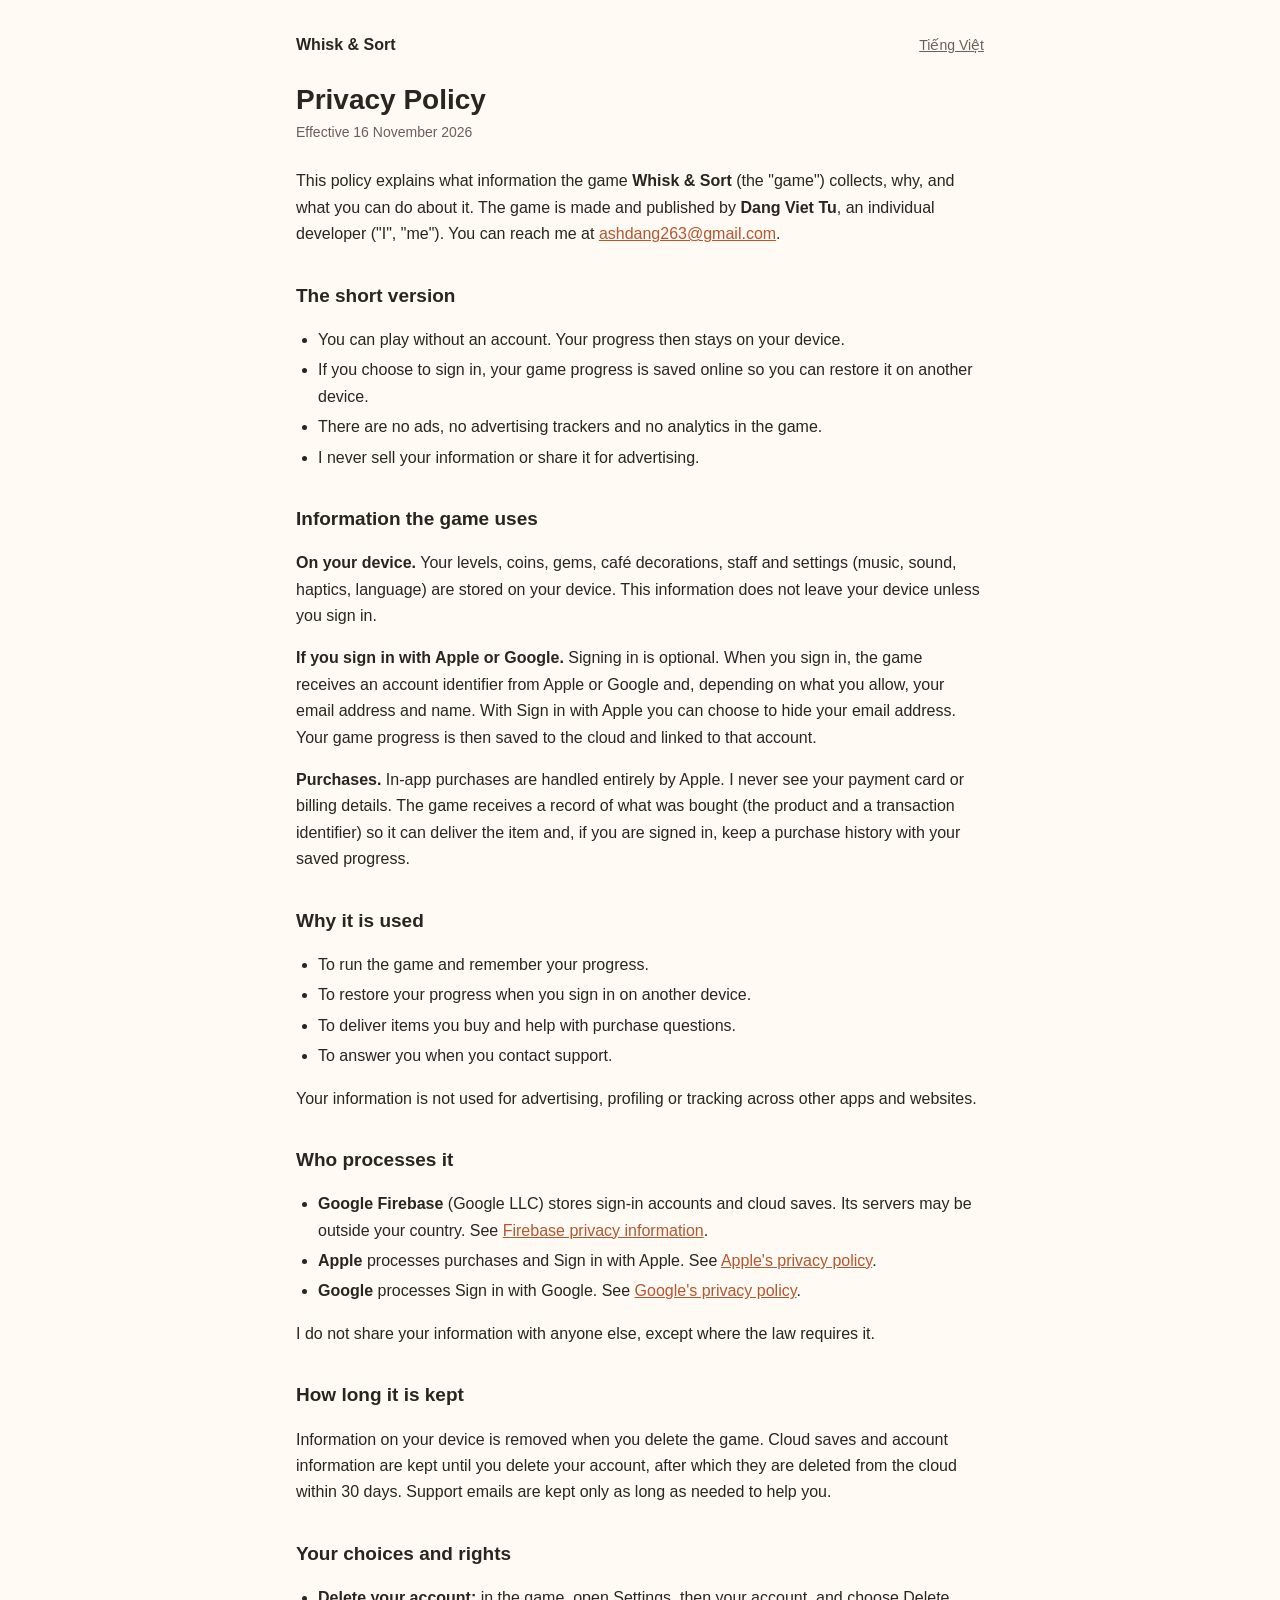
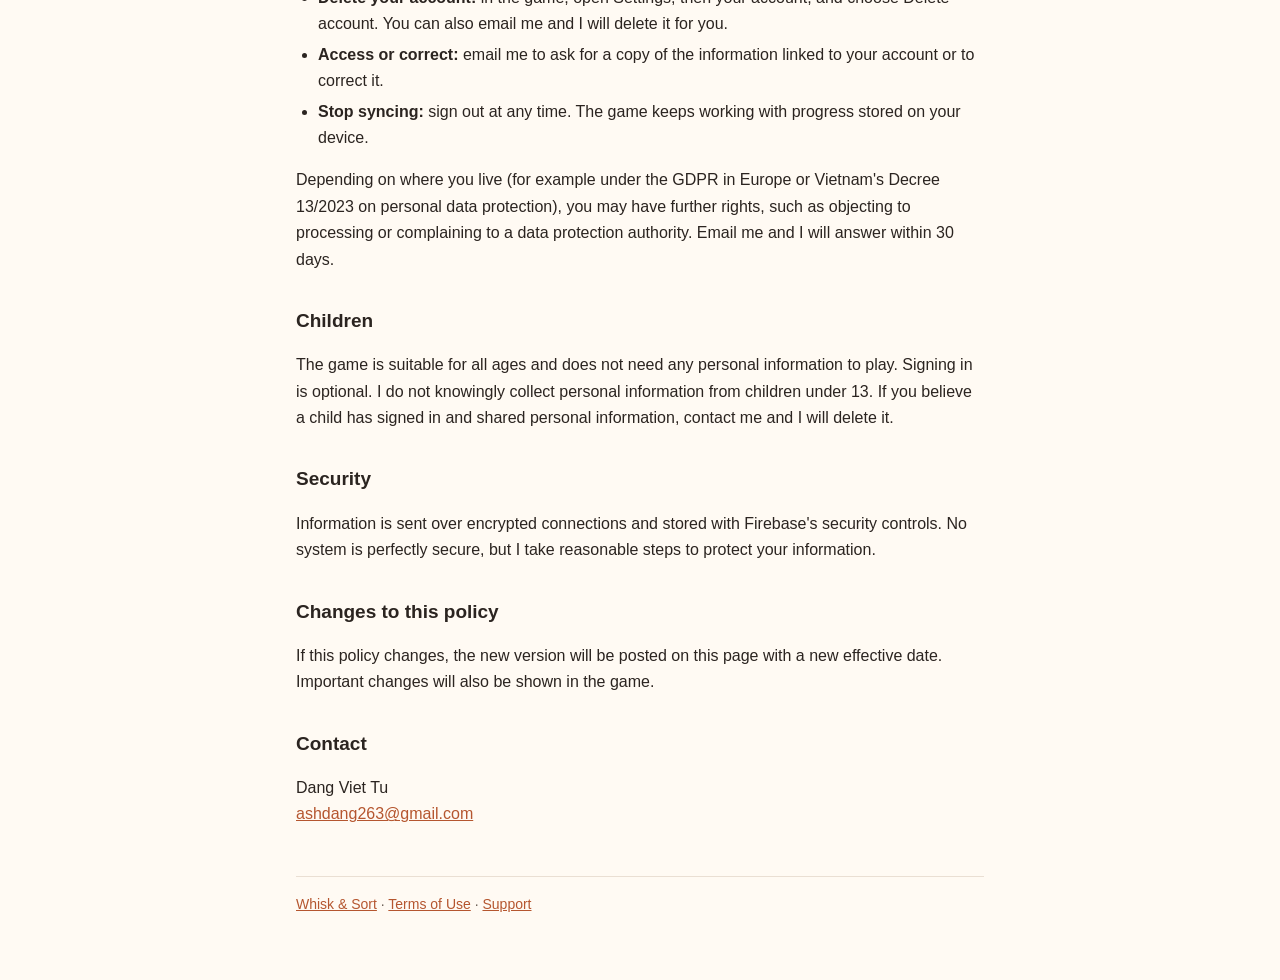
==== privacy.html @ 8179fef5 "Whisk & Sort privacy policy, terms and support pages (EN + VI)" ====
<!doctype html>
<html lang="en">
<head>
<meta charset="utf-8">
<meta name="viewport" content="width=device-width, initial-scale=1">
<title>Privacy Policy</title>
<link rel="stylesheet" href="style.css">
</head>
<body>
<main>
  <header>
    <a class="home" href="./">Whisk &amp; Sort</a>
    <nav class="lang"><a href="vi/privacy.html">Tiếng Việt</a></nav>
  </header>
  <h1>Privacy Policy</h1>
  <p class="meta">Effective 16 November 2026</p>

  <p>This policy explains what information the game <strong>Whisk &amp; Sort</strong> (the "game") collects, why, and what you can do about it. The game is made and published by <strong>Dang Viet Tu</strong>, an individual developer ("I", "me"). You can reach me at <a href="mailto:ashdang263@gmail.com">ashdang263@gmail.com</a>.</p>

  <h2>The short version</h2>
  <ul>
    <li>You can play without an account. Your progress then stays on your device.</li>
    <li>If you choose to sign in, your game progress is saved online so you can restore it on another device.</li>
    <li>There are no ads, no advertising trackers and no analytics in the game.</li>
    <li>I never sell your information or share it for advertising.</li>
  </ul>

  <h2>Information the game uses</h2>
  <p><strong>On your device.</strong> Your levels, coins, gems, café decorations, staff and settings (music, sound, haptics, language) are stored on your device. This information does not leave your device unless you sign in.</p>
  <p><strong>If you sign in with Apple or Google.</strong> Signing in is optional. When you sign in, the game receives an account identifier from Apple or Google and, depending on what you allow, your email address and name. With Sign in with Apple you can choose to hide your email address. Your game progress is then saved to the cloud and linked to that account.</p>
  <p><strong>Purchases.</strong> In-app purchases are handled entirely by Apple. I never see your payment card or billing details. The game receives a record of what was bought (the product and a transaction identifier) so it can deliver the item and, if you are signed in, keep a purchase history with your saved progress.</p>

  <h2>Why it is used</h2>
  <ul>
    <li>To run the game and remember your progress.</li>
    <li>To restore your progress when you sign in on another device.</li>
    <li>To deliver items you buy and help with purchase questions.</li>
    <li>To answer you when you contact support.</li>
  </ul>
  <p>Your information is not used for advertising, profiling or tracking across other apps and websites.</p>

  <h2>Who processes it</h2>
  <ul>
    <li><strong>Google Firebase</strong> (Google LLC) stores sign-in accounts and cloud saves. Its servers may be outside your country. See <a href="https://firebase.google.com/support/privacy">Firebase privacy information</a>.</li>
    <li><strong>Apple</strong> processes purchases and Sign in with Apple. See <a href="https://www.apple.com/legal/privacy/">Apple's privacy policy</a>.</li>
    <li><strong>Google</strong> processes Sign in with Google. See <a href="https://policies.google.com/privacy">Google's privacy policy</a>.</li>
  </ul>
  <p>I do not share your information with anyone else, except where the law requires it.</p>

  <h2>How long it is kept</h2>
  <p>Information on your device is removed when you delete the game. Cloud saves and account information are kept until you delete your account, after which they are deleted from the cloud within 30 days. Support emails are kept only as long as needed to help you.</p>

  <h2>Your choices and rights</h2>
  <ul>
    <li><strong>Delete your account:</strong> in the game, open Settings, then your account, and choose Delete account. You can also email me and I will delete it for you.</li>
    <li><strong>Access or correct:</strong> email me to ask for a copy of the information linked to your account or to correct it.</li>
    <li><strong>Stop syncing:</strong> sign out at any time. The game keeps working with progress stored on your device.</li>
  </ul>
  <p>Depending on where you live (for example under the GDPR in Europe or Vietnam's Decree 13/2023 on personal data protection), you may have further rights, such as objecting to processing or complaining to a data protection authority. Email me and I will answer within 30 days.</p>

  <h2>Children</h2>
  <p>The game is suitable for all ages and does not need any personal information to play. Signing in is optional. I do not knowingly collect personal information from children under 13. If you believe a child has signed in and shared personal information, contact me and I will delete it.</p>

  <h2>Security</h2>
  <p>Information is sent over encrypted connections and stored with Firebase's security controls. No system is perfectly secure, but I take reasonable steps to protect your information.</p>

  <h2>Changes to this policy</h2>
  <p>If this policy changes, the new version will be posted on this page with a new effective date. Important changes will also be shown in the game.</p>

  <h2>Contact</h2>
  <p>Dang Viet Tu<br><a href="mailto:ashdang263@gmail.com">ashdang263@gmail.com</a></p>

  <footer><a href="./">Whisk &amp; Sort</a> · <a href="terms.html">Terms of Use</a> · <a href="support.html">Support</a></footer>
</main>
</body>
</html>
---- style.css ----
:root {
  --bg: #fffaf3;
  --text: #2b2420;
  --muted: #6b5f57;
  --accent: #b5562f;
  --line: #eadfd3;
  --card: #ffffff;
}
@media (prefers-color-scheme: dark) {
  :root {
    --bg: #1c1815;
    --text: #f1e9e1;
    --muted: #b3a79d;
    --accent: #f0956b;
    --line: #3a322c;
    --card: #25201c;
  }
}
* { box-sizing: border-box; }
body {
  margin: 0;
  background: var(--bg);
  color: var(--text);
  font: 16px/1.65 -apple-system, BlinkMacSystemFont, "Segoe UI", Roboto, "Helvetica Neue", Arial, sans-serif;
}
main { max-width: 720px; margin: 0 auto; padding: 32px 16px 64px; }
header { display: flex; justify-content: space-between; align-items: baseline; gap: 12px; flex-wrap: wrap; margin-bottom: 8px; }
header a.home { font-weight: 700; color: var(--text); text-decoration: none; }
nav.lang a { color: var(--muted); margin-left: 12px; font-size: 14px; }
h1 { font-size: 28px; line-height: 1.25; margin: 24px 0 4px; }
h2 { font-size: 19px; margin: 32px 0 8px; }
p.meta { color: var(--muted); margin: 0 0 24px; font-size: 14px; }
a { color: var(--accent); }
ul { padding-left: 22px; }
li { margin: 4px 0; }
.card { background: var(--card); border: 1px solid var(--line); border-radius: 12px; padding: 16px 20px; margin: 16px 0; }
.links a { display: block; padding: 12px 0; border-bottom: 1px solid var(--line); text-decoration: none; font-weight: 600; }
.links a:last-child { border-bottom: 0; }
footer { margin-top: 48px; padding-top: 16px; border-top: 1px solid var(--line); color: var(--muted); font-size: 14px; }
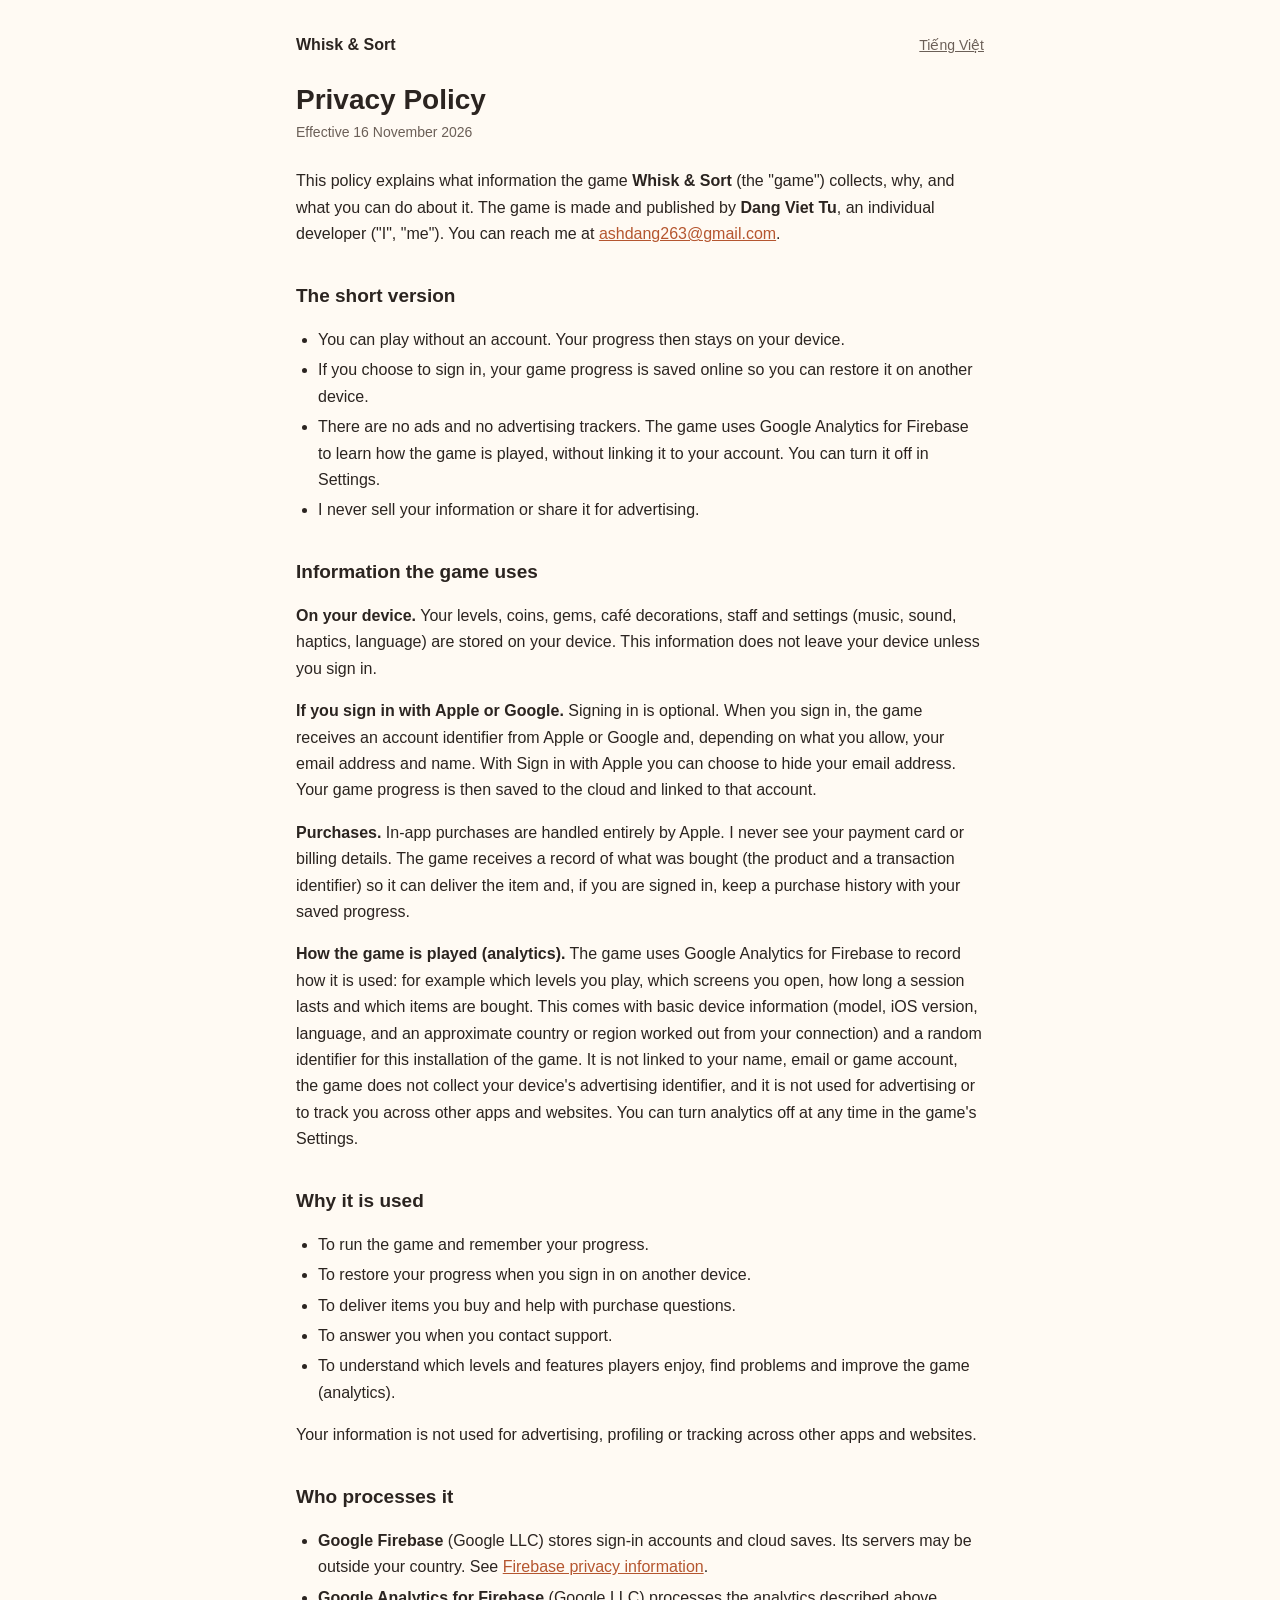
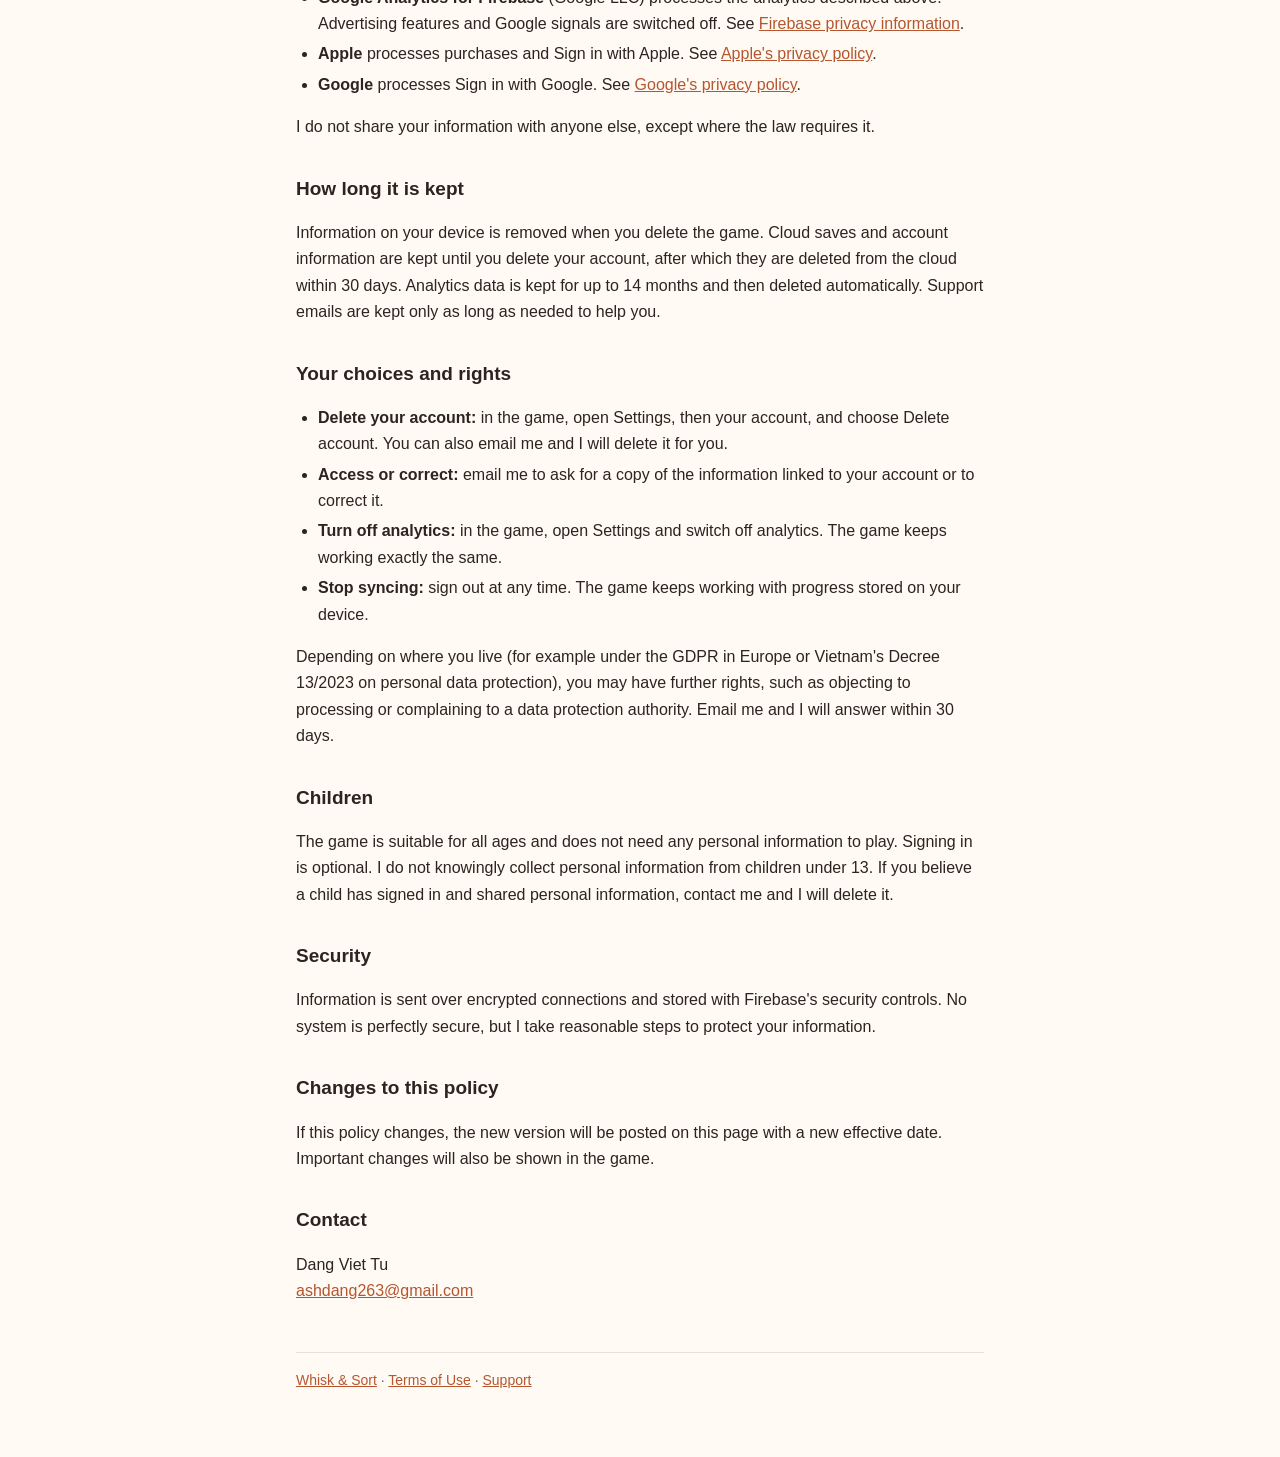
==== commit dcdcf19c: "Privacy policy: describe Google Analytics for Firebase (EN + VI)" ====
--- a/privacy.html
+++ b/privacy.html
@@ -21,7 +21,7 @@
   <ul>
     <li>You can play without an account. Your progress then stays on your device.</li>
     <li>If you choose to sign in, your game progress is saved online so you can restore it on another device.</li>
-    <li>There are no ads, no advertising trackers and no analytics in the game.</li>
+    <li>There are no ads and no advertising trackers. The game uses Google Analytics for Firebase to learn how the game is played, without linking it to your account. You can turn it off in Settings.</li>
     <li>I never sell your information or share it for advertising.</li>
   </ul>
 
@@ -29,6 +29,7 @@
   <p><strong>On your device.</strong> Your levels, coins, gems, café decorations, staff and settings (music, sound, haptics, language) are stored on your device. This information does not leave your device unless you sign in.</p>
   <p><strong>If you sign in with Apple or Google.</strong> Signing in is optional. When you sign in, the game receives an account identifier from Apple or Google and, depending on what you allow, your email address and name. With Sign in with Apple you can choose to hide your email address. Your game progress is then saved to the cloud and linked to that account.</p>
   <p><strong>Purchases.</strong> In-app purchases are handled entirely by Apple. I never see your payment card or billing details. The game receives a record of what was bought (the product and a transaction identifier) so it can deliver the item and, if you are signed in, keep a purchase history with your saved progress.</p>
+  <p><strong>How the game is played (analytics).</strong> The game uses Google Analytics for Firebase to record how it is used: for example which levels you play, which screens you open, how long a session lasts and which items are bought. This comes with basic device information (model, iOS version, language, and an approximate country or region worked out from your connection) and a random identifier for this installation of the game. It is not linked to your name, email or game account, the game does not collect your device's advertising identifier, and it is not used for advertising or to track you across other apps and websites. You can turn analytics off at any time in the game's Settings.</p>
 
   <h2>Why it is used</h2>
   <ul>
@@ -36,24 +37,27 @@
     <li>To restore your progress when you sign in on another device.</li>
     <li>To deliver items you buy and help with purchase questions.</li>
     <li>To answer you when you contact support.</li>
+    <li>To understand which levels and features players enjoy, find problems and improve the game (analytics).</li>
   </ul>
   <p>Your information is not used for advertising, profiling or tracking across other apps and websites.</p>
 
   <h2>Who processes it</h2>
   <ul>
     <li><strong>Google Firebase</strong> (Google LLC) stores sign-in accounts and cloud saves. Its servers may be outside your country. See <a href="https://firebase.google.com/support/privacy">Firebase privacy information</a>.</li>
+    <li><strong>Google Analytics for Firebase</strong> (Google LLC) processes the analytics described above. Advertising features and Google signals are switched off. See <a href="https://firebase.google.com/support/privacy">Firebase privacy information</a>.</li>
     <li><strong>Apple</strong> processes purchases and Sign in with Apple. See <a href="https://www.apple.com/legal/privacy/">Apple's privacy policy</a>.</li>
     <li><strong>Google</strong> processes Sign in with Google. See <a href="https://policies.google.com/privacy">Google's privacy policy</a>.</li>
   </ul>
   <p>I do not share your information with anyone else, except where the law requires it.</p>
 
   <h2>How long it is kept</h2>
-  <p>Information on your device is removed when you delete the game. Cloud saves and account information are kept until you delete your account, after which they are deleted from the cloud within 30 days. Support emails are kept only as long as needed to help you.</p>
+  <p>Information on your device is removed when you delete the game. Cloud saves and account information are kept until you delete your account, after which they are deleted from the cloud within 30 days. Analytics data is kept for up to 14 months and then deleted automatically. Support emails are kept only as long as needed to help you.</p>
 
   <h2>Your choices and rights</h2>
   <ul>
     <li><strong>Delete your account:</strong> in the game, open Settings, then your account, and choose Delete account. You can also email me and I will delete it for you.</li>
     <li><strong>Access or correct:</strong> email me to ask for a copy of the information linked to your account or to correct it.</li>
+    <li><strong>Turn off analytics:</strong> in the game, open Settings and switch off analytics. The game keeps working exactly the same.</li>
     <li><strong>Stop syncing:</strong> sign out at any time. The game keeps working with progress stored on your device.</li>
   </ul>
   <p>Depending on where you live (for example under the GDPR in Europe or Vietnam's Decree 13/2023 on personal data protection), you may have further rights, such as objecting to processing or complaining to a data protection authority. Email me and I will answer within 30 days.</p>
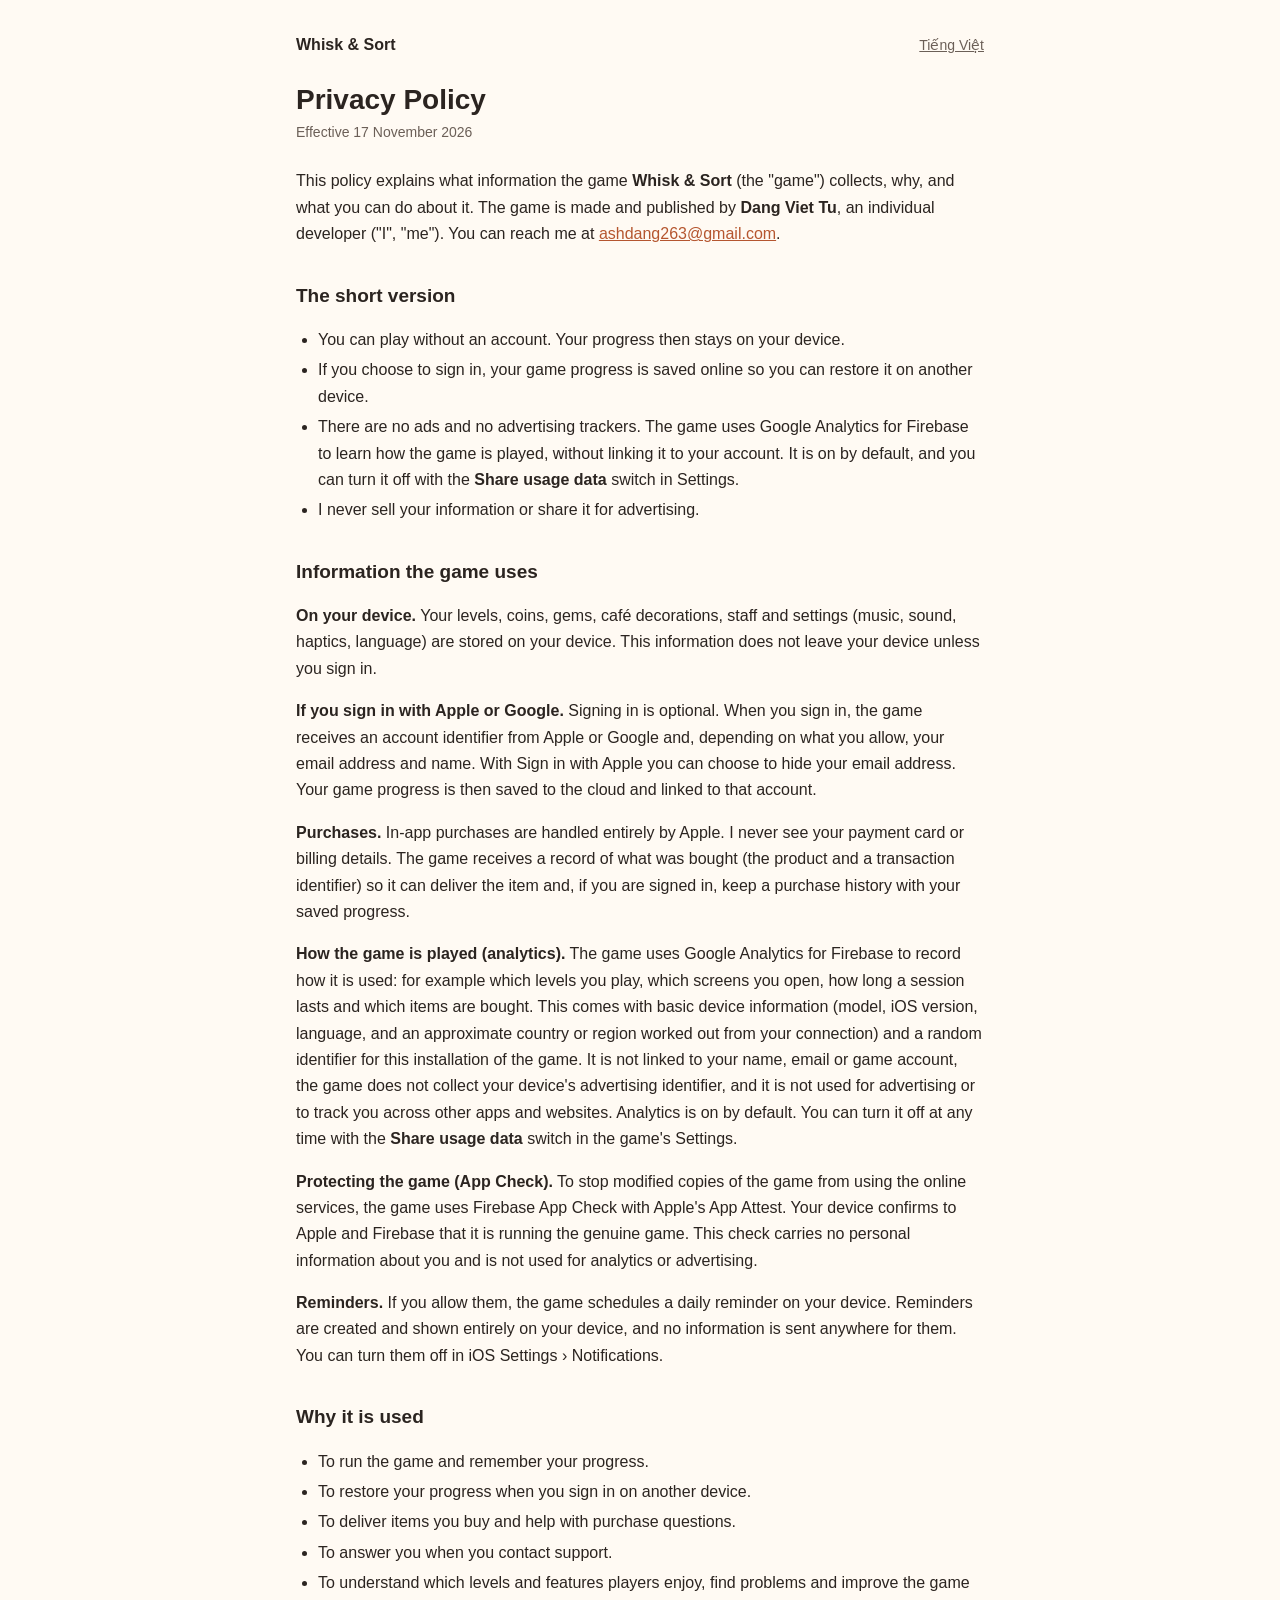
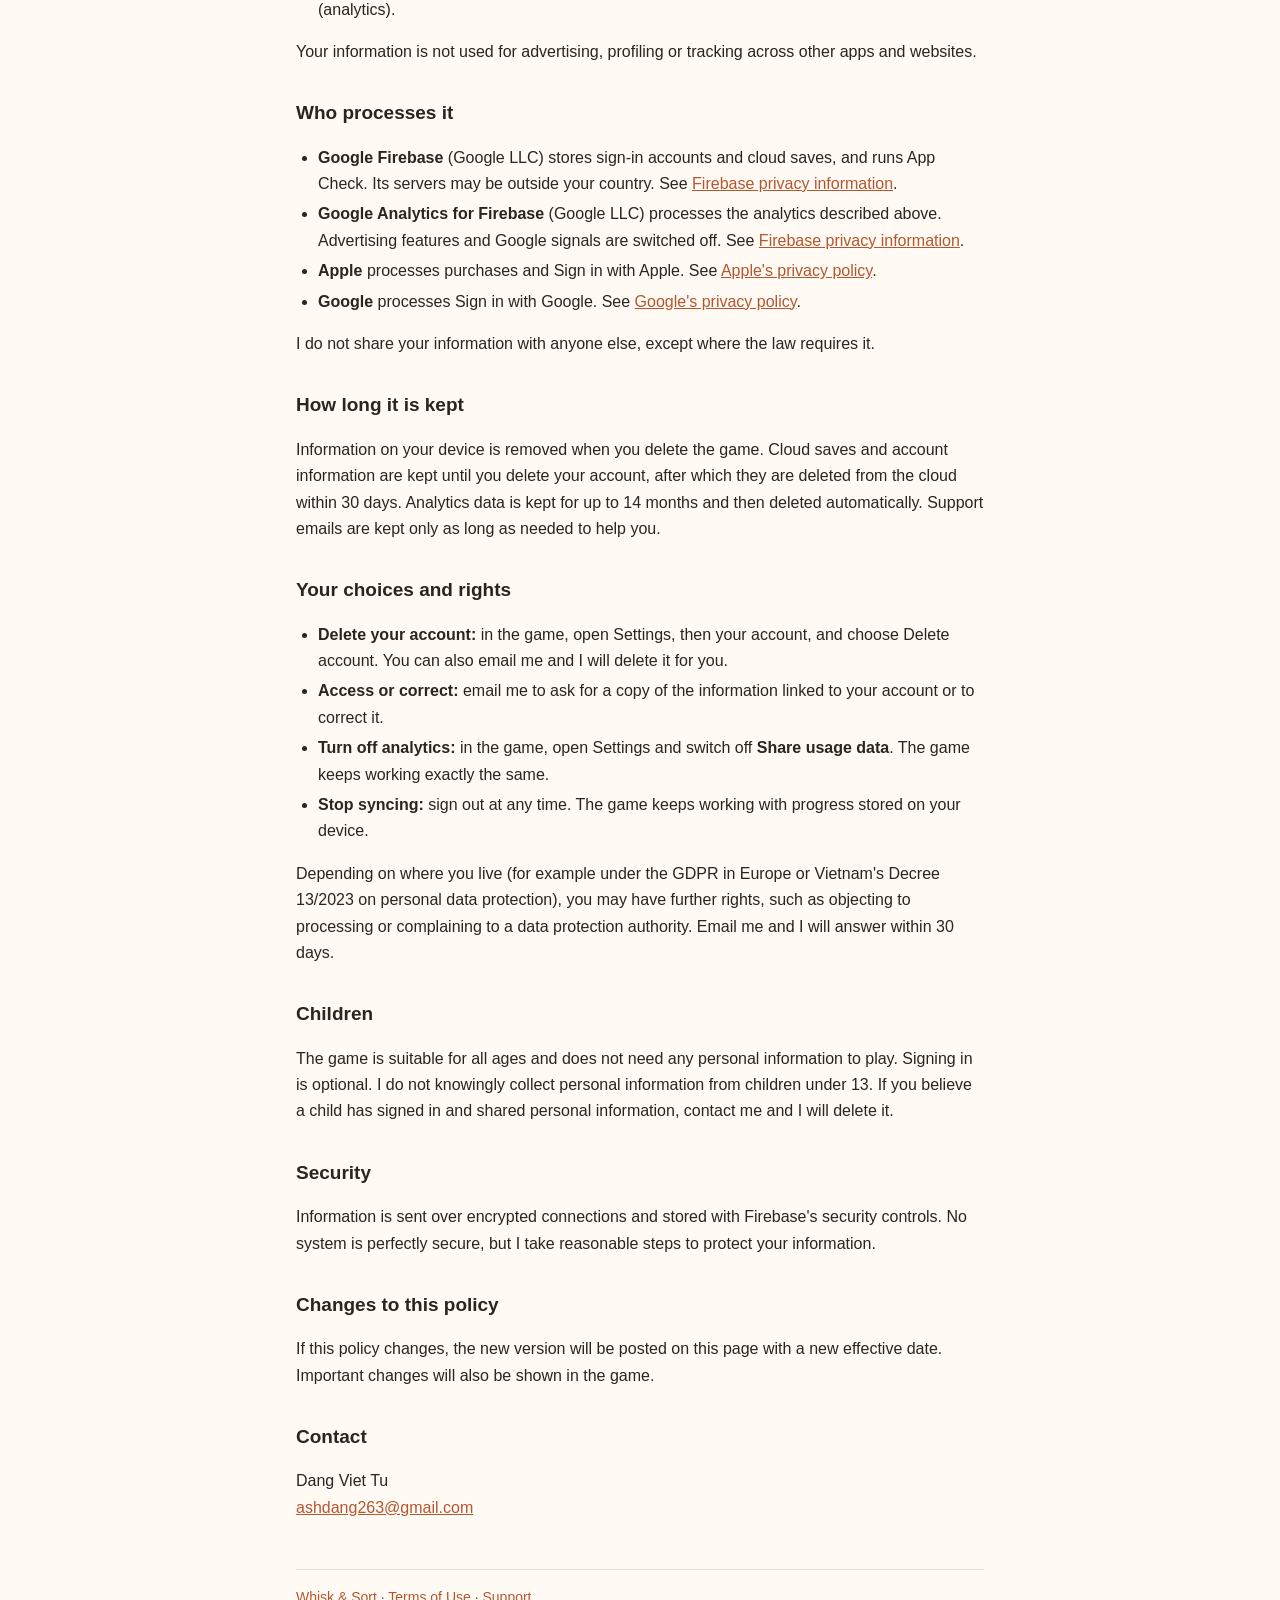
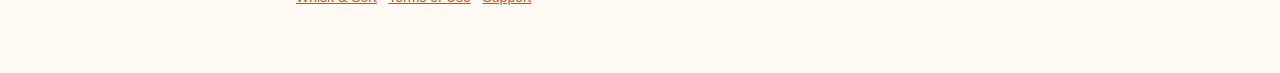
==== commit c1145d98: "Café Pass season terms, Restore purchases, Share usage data switch, App Check, reminders, 11 languag" ====
--- a/privacy.html
+++ b/privacy.html
@@ -13,7 +13,7 @@
     <nav class="lang"><a href="vi/privacy.html">Tiếng Việt</a></nav>
   </header>
   <h1>Privacy Policy</h1>
-  <p class="meta">Effective 16 November 2026</p>
+  <p class="meta">Effective 17 November 2026</p>
 
   <p>This policy explains what information the game <strong>Whisk &amp; Sort</strong> (the "game") collects, why, and what you can do about it. The game is made and published by <strong>Dang Viet Tu</strong>, an individual developer ("I", "me"). You can reach me at <a href="mailto:ashdang263@gmail.com">ashdang263@gmail.com</a>.</p>
 
@@ -21,7 +21,7 @@
   <ul>
     <li>You can play without an account. Your progress then stays on your device.</li>
     <li>If you choose to sign in, your game progress is saved online so you can restore it on another device.</li>
-    <li>There are no ads and no advertising trackers. The game uses Google Analytics for Firebase to learn how the game is played, without linking it to your account. You can turn it off in Settings.</li>
+    <li>There are no ads and no advertising trackers. The game uses Google Analytics for Firebase to learn how the game is played, without linking it to your account. It is on by default, and you can turn it off with the <strong>Share usage data</strong> switch in Settings.</li>
     <li>I never sell your information or share it for advertising.</li>
   </ul>
 
@@ -29,7 +29,9 @@
   <p><strong>On your device.</strong> Your levels, coins, gems, café decorations, staff and settings (music, sound, haptics, language) are stored on your device. This information does not leave your device unless you sign in.</p>
   <p><strong>If you sign in with Apple or Google.</strong> Signing in is optional. When you sign in, the game receives an account identifier from Apple or Google and, depending on what you allow, your email address and name. With Sign in with Apple you can choose to hide your email address. Your game progress is then saved to the cloud and linked to that account.</p>
   <p><strong>Purchases.</strong> In-app purchases are handled entirely by Apple. I never see your payment card or billing details. The game receives a record of what was bought (the product and a transaction identifier) so it can deliver the item and, if you are signed in, keep a purchase history with your saved progress.</p>
-  <p><strong>How the game is played (analytics).</strong> The game uses Google Analytics for Firebase to record how it is used: for example which levels you play, which screens you open, how long a session lasts and which items are bought. This comes with basic device information (model, iOS version, language, and an approximate country or region worked out from your connection) and a random identifier for this installation of the game. It is not linked to your name, email or game account, the game does not collect your device's advertising identifier, and it is not used for advertising or to track you across other apps and websites. You can turn analytics off at any time in the game's Settings.</p>
+  <p><strong>How the game is played (analytics).</strong> The game uses Google Analytics for Firebase to record how it is used: for example which levels you play, which screens you open, how long a session lasts and which items are bought. This comes with basic device information (model, iOS version, language, and an approximate country or region worked out from your connection) and a random identifier for this installation of the game. It is not linked to your name, email or game account, the game does not collect your device's advertising identifier, and it is not used for advertising or to track you across other apps and websites. Analytics is on by default. You can turn it off at any time with the <strong>Share usage data</strong> switch in the game's Settings.</p>
+  <p><strong>Protecting the game (App Check).</strong> To stop modified copies of the game from using the online services, the game uses Firebase App Check with Apple's App Attest. Your device confirms to Apple and Firebase that it is running the genuine game. This check carries no personal information about you and is not used for analytics or advertising.</p>
+  <p><strong>Reminders.</strong> If you allow them, the game schedules a daily reminder on your device. Reminders are created and shown entirely on your device, and no information is sent anywhere for them. You can turn them off in iOS Settings › Notifications.</p>
 
   <h2>Why it is used</h2>
   <ul>
@@ -43,7 +45,7 @@
 
   <h2>Who processes it</h2>
   <ul>
-    <li><strong>Google Firebase</strong> (Google LLC) stores sign-in accounts and cloud saves. Its servers may be outside your country. See <a href="https://firebase.google.com/support/privacy">Firebase privacy information</a>.</li>
+    <li><strong>Google Firebase</strong> (Google LLC) stores sign-in accounts and cloud saves, and runs App Check. Its servers may be outside your country. See <a href="https://firebase.google.com/support/privacy">Firebase privacy information</a>.</li>
     <li><strong>Google Analytics for Firebase</strong> (Google LLC) processes the analytics described above. Advertising features and Google signals are switched off. See <a href="https://firebase.google.com/support/privacy">Firebase privacy information</a>.</li>
     <li><strong>Apple</strong> processes purchases and Sign in with Apple. See <a href="https://www.apple.com/legal/privacy/">Apple's privacy policy</a>.</li>
     <li><strong>Google</strong> processes Sign in with Google. See <a href="https://policies.google.com/privacy">Google's privacy policy</a>.</li>
@@ -57,7 +59,7 @@
   <ul>
     <li><strong>Delete your account:</strong> in the game, open Settings, then your account, and choose Delete account. You can also email me and I will delete it for you.</li>
     <li><strong>Access or correct:</strong> email me to ask for a copy of the information linked to your account or to correct it.</li>
-    <li><strong>Turn off analytics:</strong> in the game, open Settings and switch off analytics. The game keeps working exactly the same.</li>
+    <li><strong>Turn off analytics:</strong> in the game, open Settings and switch off <strong>Share usage data</strong>. The game keeps working exactly the same.</li>
     <li><strong>Stop syncing:</strong> sign out at any time. The game keeps working with progress stored on your device.</li>
   </ul>
   <p>Depending on where you live (for example under the GDPR in Europe or Vietnam's Decree 13/2023 on personal data protection), you may have further rights, such as objecting to processing or complaining to a data protection authority. Email me and I will answer within 30 days.</p>
